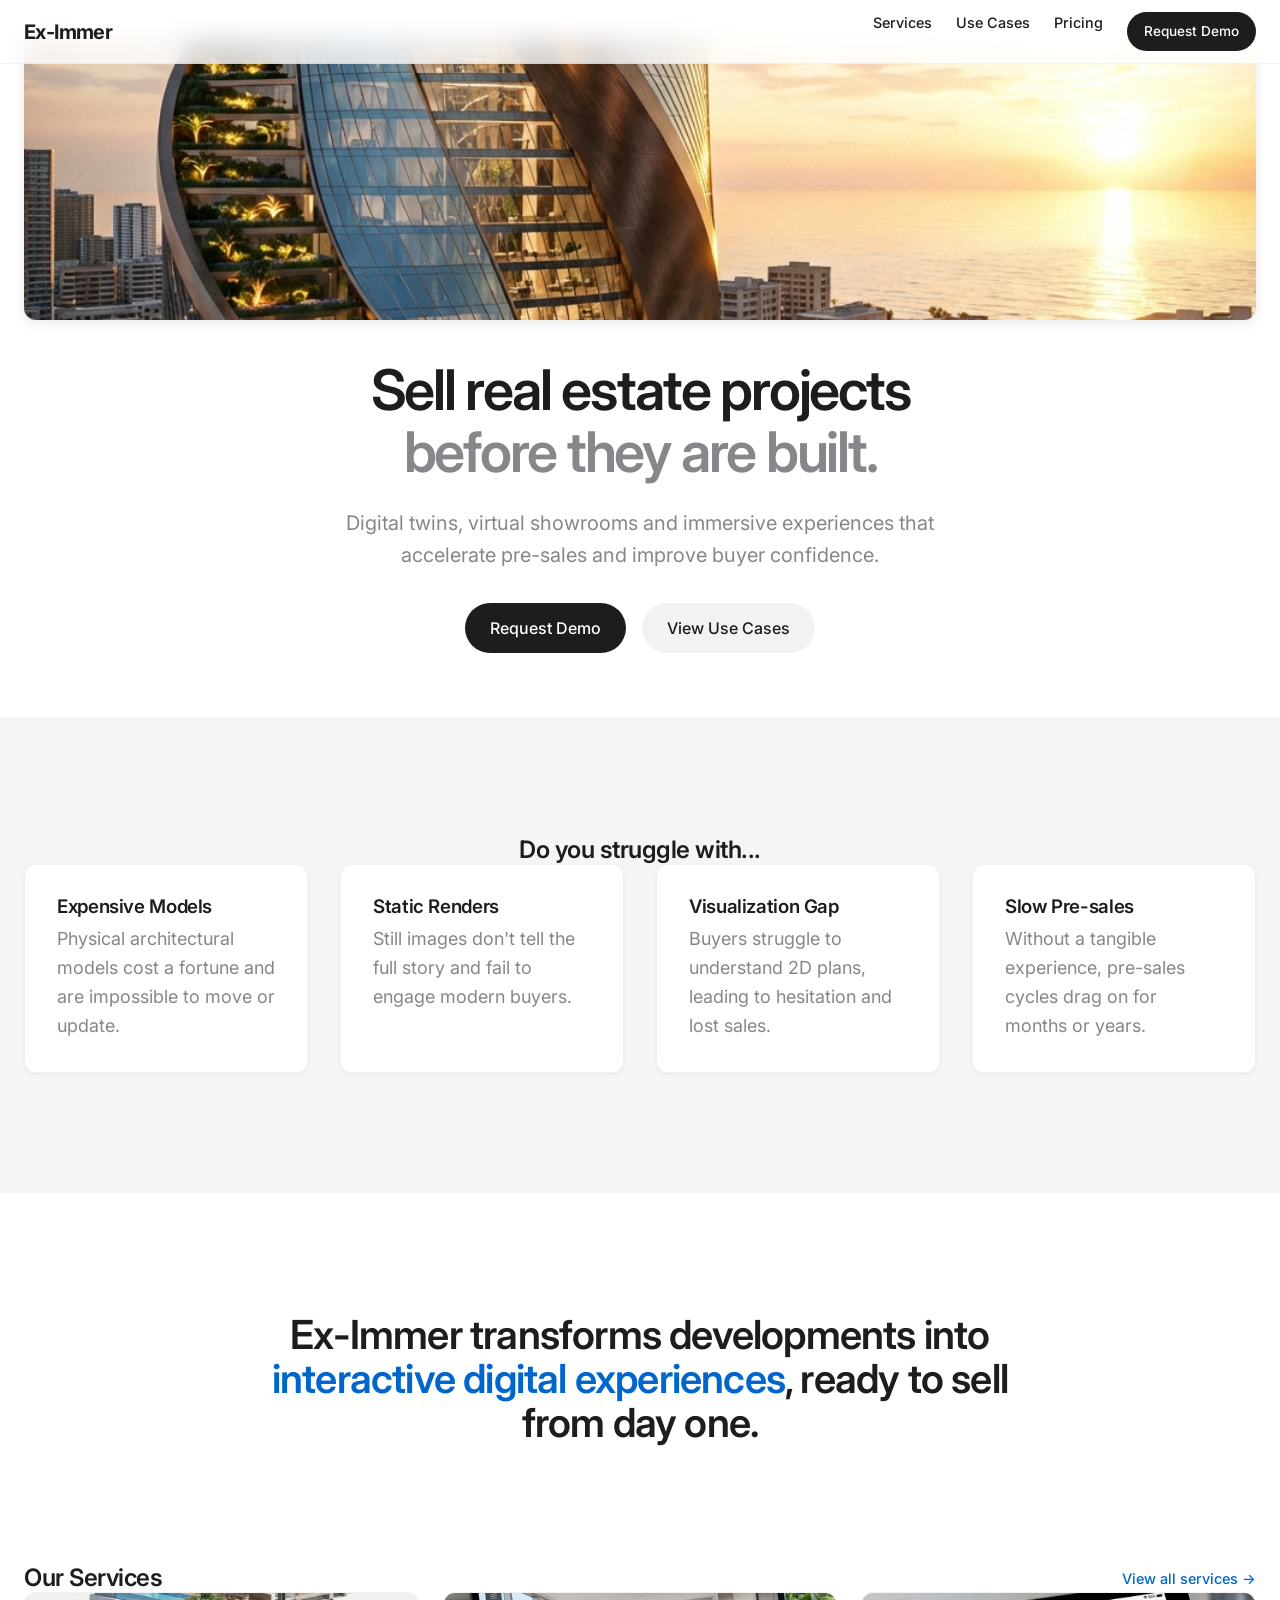
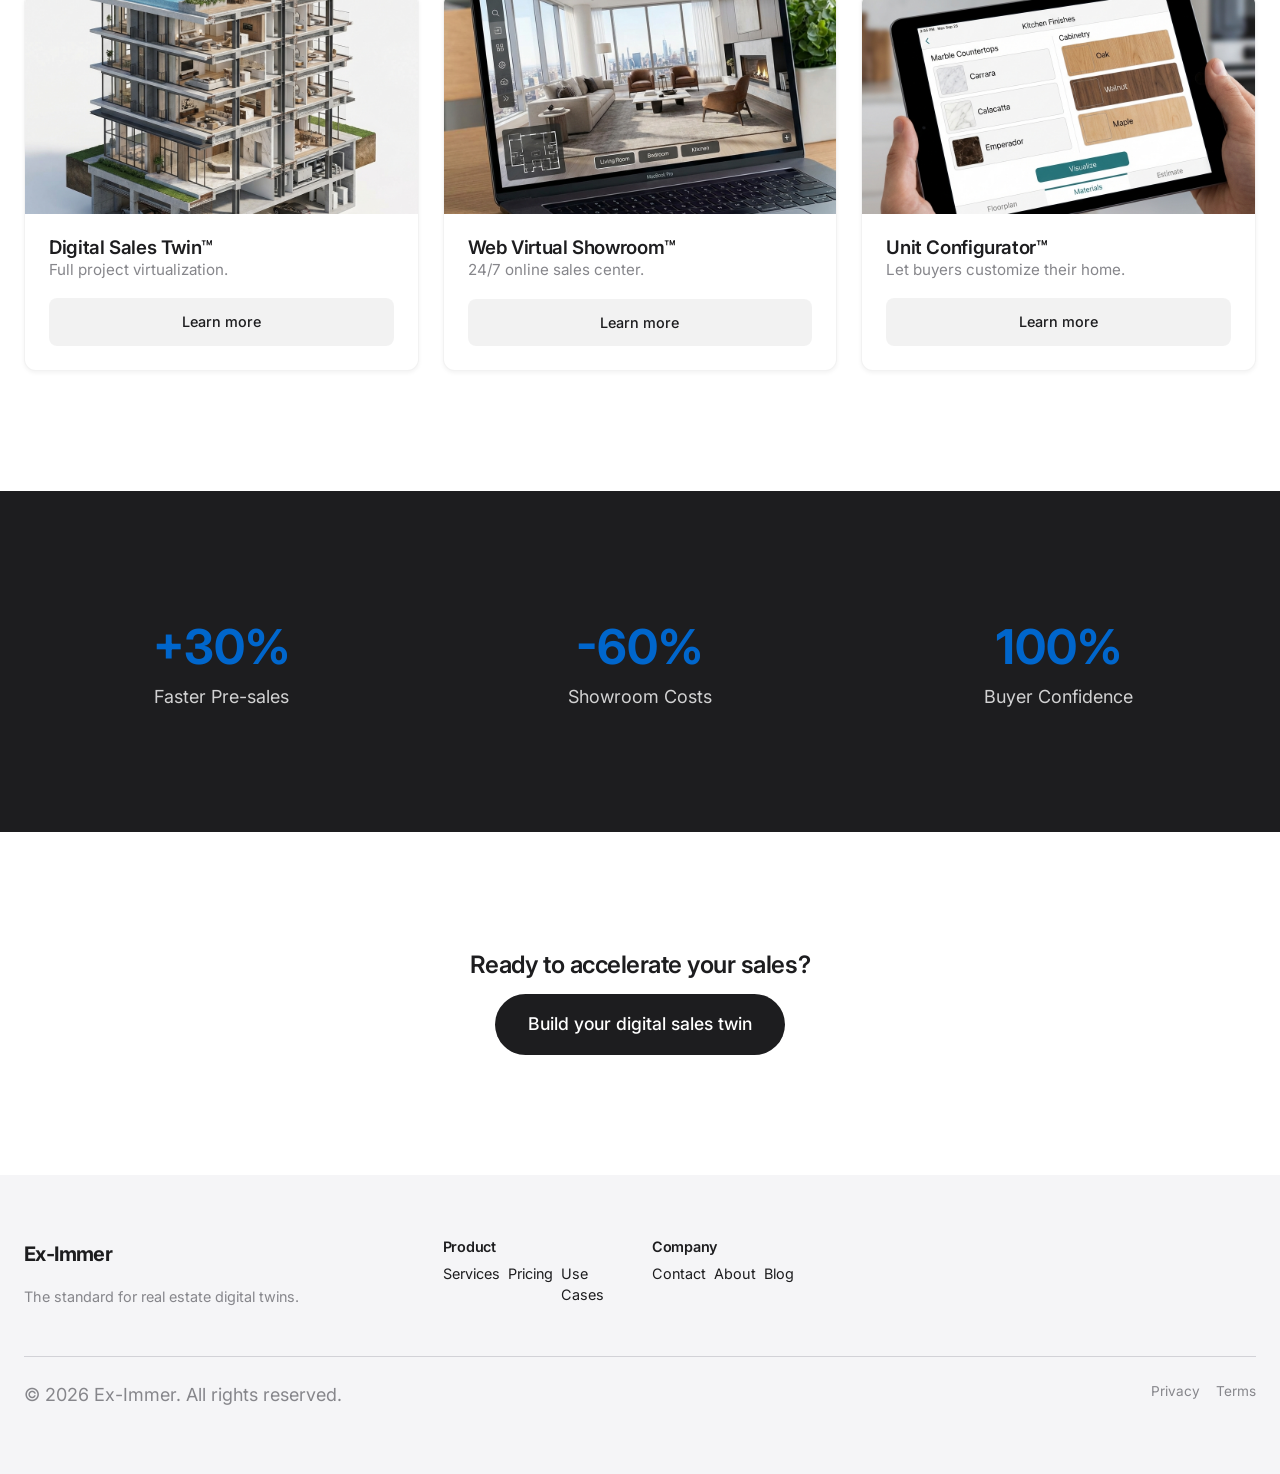
==== index.html @ 7ebf7c0e "first commit" ====
<!DOCTYPE html>
<html lang="en">

<head>
    <meta charset="UTF-8">
    <meta name="viewport" content="width=device-width, initial-scale=1.0">
    <title>Ex-Immer | Sell before it’s built</title>
    <meta name="description"
        content="Digital twins, virtual showrooms and immersive experiences that accelerate pre-sales and improve buyer confidence.">

    <!-- Fonts -->
    <link rel="preconnect" href="https://fonts.googleapis.com">
    <link rel="preconnect" href="https://fonts.gstatic.com" crossorigin>
    <link href="https://fonts.googleapis.com/css2?family=Inter:wght@400;500;600;700&display=swap" rel="stylesheet">

    <!-- Styles -->
    <link rel="stylesheet" href="css/style.css">
</head>

<body>

    <!-- Navbar -->
    <nav class="navbar">
        <div class="container">
            <a href="/" class="nav-logo">Ex-Immer</a>
            <div class="nav-links hidden-mobile">
                <a href="services.html" class="nav-link">Services</a>
                <a href="use-cases.html" class="nav-link">Use Cases</a>
                <a href="pricing.html" class="nav-link">Pricing</a>
                <a href="demo.html" class="btn btn-primary" style="padding: 8px 16px; font-size: 0.85rem;">Request
                    Demo</a>
            </div>
            <!-- Mobile Menu Toggle (To be implemented in JS) -->
        </div>
    </nav>

    <!-- Main Content -->
    <main>

        <!-- Hero Section -->
        <section class="section hero" style="padding-top: 40px; padding-bottom: 64px;">
            <div class="container text-center">
                <!-- Hero Visual (Moved Top) -->
                <img src="images/hero.png" alt="Futuristic Real Estate Project" class="fade-in"
                    style="width: 100%; height: 280px; object-fit: cover; border-radius: var(--radius-md); box-shadow: var(--shadow-md); margin-bottom: 40px;">

                <h1
                    style="font-size: 3.5rem; letter-spacing: -0.04em; max-width: 800px; margin: 0 auto; margin-bottom: 24px;">
                    Sell real estate projects <br> <span style="color: var(--color-text-secondary);">before they are
                        built.</span>
                </h1>
                <p style="font-size: 1.25rem; max-width: 600px; margin: 0 auto; margin-bottom: 32px;">
                    Digital twins, virtual showrooms and immersive experiences that accelerate pre-sales and improve
                    buyer confidence.
                </p>
                <div class="flex justify-center gap-md">
                    <a href="demo.html" class="btn btn-primary">Request Demo</a>
                    <a href="use-cases.html" class="btn btn-secondary">View Use Cases</a>
                </div>
            </div>
        </section>

        <!-- Problem Section -->
        <section class="section" style="background-color: var(--color-bg-alt);">
            <div class="container">
                <h2 class="text-center mb-lg">Do you struggle with...</h2>
                <div class="grid grid-12"
                    style="grid-template-columns: repeat(auto-fit, minmax(250px, 1fr)); gap: 32px;">
                    <div class="card">
                        <h3 class="mb-sm">Expensive Models</h3>
                        <p>Physical architectural models cost a fortune and are impossible to move or update.</p>
                    </div>
                    <div class="card">
                        <h3 class="mb-sm">Static Renders</h3>
                        <p>Still images don't tell the full story and fail to engage modern buyers.</p>
                    </div>
                    <div class="card">
                        <h3 class="mb-sm">Visualization Gap</h3>
                        <p>Buyers struggle to understand 2D plans, leading to hesitation and lost sales.</p>
                    </div>
                    <div class="card">
                        <h3 class="mb-sm">Slow Pre-sales</h3>
                        <p>Without a tangible experience, pre-sales cycles drag on for months or years.</p>
                    </div>
                </div>
            </div>
        </section>

        <!-- Solution Section -->
        <section class="section text-center">
            <div class="container">
                <h2 style="font-size: 2.5rem; max-width: 800px; margin: 0 auto;">
                    Ex-Immer transforms developments into <span style="color: var(--color-accent);">interactive digital
                        experiences</span>, ready to sell from
                    day one.
                </h2>
            </div>
        </section>

        <!-- Services Section -->
        <section class="section" style="padding-top: 0;">
            <div class="container">
                <div class="section-header flex justify-between items-center mb-lg">
                    <h2>Our Services</h2>
                    <a href="services.html" class="nav-link" style="color: var(--color-accent);">View all services →</a>
                </div>
                <div class="grid" style="grid-template-columns: repeat(auto-fit, minmax(300px, 1fr)); gap: 24px;">
                    <!-- Service 1 -->
                    <div class="card" style="padding: 0; overflow: hidden;">
                        <img src="images/digital-twin.png" alt="Digital Sales Twin"
                            style="width: 100%; aspect-ratio: 16/9; object-fit: cover;">
                        <div style="padding: 24px;">
                            <h3 class="mb-xs">Digital Sales Twin™</h3>
                            <p class="mb-md" style="font-size: 0.95rem;">Full project virtualization.</p>
                            <a href="services/digital-sales-twin.html" class="btn btn-secondary"
                                style="width: 100%; border-radius: 8px; font-size: 0.9rem;">Learn more</a>
                        </div>
                    </div>
                    <!-- Service 2 -->
                    <div class="card" style="padding: 0; overflow: hidden;">
                        <img src="images/virtual-showroom.png" alt="Web Virtual Showroom"
                            style="width: 100%; aspect-ratio: 16/9; object-fit: cover;">
                        <div style="padding: 24px;">
                            <h3 class="mb-xs">Web Virtual Showroom™</h3>
                            <p class="mb-md" style="font-size: 0.95rem;">24/7 online sales center.</p>
                            <a href="services/web-virtual-showroom.html" class="btn btn-secondary"
                                style="width: 100%; border-radius: 8px; font-size: 0.9rem;">Learn more</a>
                        </div>
                    </div>
                    <!-- Service 3 -->
                    <div class="card" style="padding: 0; overflow: hidden;">
                        <img src="images/unit-configurator.png" alt="Unit Configurator"
                            style="width: 100%; aspect-ratio: 16/9; object-fit: cover;">
                        <div style="padding: 24px;">
                            <h3 class="mb-xs">Unit Configurator™</h3>
                            <p class="mb-md" style="font-size: 0.95rem;">Let buyers customize their home.</p>
                            <a href="services/unit-configurator.html" class="btn btn-secondary"
                                style="width: 100%; border-radius: 8px; font-size: 0.9rem;">Learn more</a>
                        </div>
                    </div>
                </div>
            </div>
        </section>

        <!-- Business Impact / KPIs -->
        <section class="section" style="background-color: var(--color-text-main); color: white;">
            <div class="container">
                <div class="grid" style="grid-template-columns: repeat(3, 1fr); text-align: center;">
                    <div>
                        <div style="font-size: 3rem; font-weight: 700; color: var(--color-accent);">+30%</div>
                        <p style="color: rgba(255,255,255,0.8);">Faster Pre-sales</p>
                    </div>
                    <div>
                        <div style="font-size: 3rem; font-weight: 700; color: var(--color-accent);">-60%</div>
                        <p style="color: rgba(255,255,255,0.8);">Showroom Costs</p>
                    </div>
                    <div>
                        <div style="font-size: 3rem; font-weight: 700; color: var(--color-accent);">100%</div>
                        <p style="color: rgba(255,255,255,0.8);">Buyer Confidence</p>
                    </div>
                </div>
            </div>
        </section>

        <!-- Final CTA -->
        <section class="section text-center">
            <div class="container">
                <h2 class="mb-md">Ready to accelerate your sales?</h2>
                <a href="demo.html" class="btn btn-primary" style="padding: 16px 32px; font-size: 1.1rem;">Build your
                    digital sales twin</a>
            </div>
        </section>

    </main>

    <!-- Footer -->
    <footer class="footer">
        <div class="container">
            <div class="grid grid-12 footer-top">
                <div style="grid-column: span 4;">
                    <div class="nav-logo mb-md">Ex-Immer</div>
                    <p style="font-size: 0.9rem;">The standard for real estate digital twins.</p>
                </div>
                <div style="grid-column: span 2;">
                    <h4 class="mb-sm">Product</h4>
                    <ul style="display: flex; flexDirection: column; gap: 8px;">
                        <li><a href="services.html">Services</a></li>
                        <li><a href="pricing.html">Pricing</a></li>
                        <li><a href="use-cases.html">Use Cases</a></li>
                    </ul>
                </div>
                <div style="grid-column: span 2;">
                    <h4 class="mb-sm">Company</h4>
                    <ul style="display: flex; flexDirection: column; gap: 8px;">
                        <li><a href="contact.html">Contact</a></li>
                        <li><a href="#">About</a></li>
                        <li><a href="#">Blog</a></li>
                    </ul>
                </div>
                <div style="grid-column: span 4;">
                    <!-- Placeholder for Newsletter or Social -->
                </div>
            </div>
            <div class="flex justify-between" style="color: var(--color-text-secondary); font-size: 0.85rem;">
                <p>&copy; 2026 Ex-Immer. All rights reserved.</p>
                <div class="flex gap-md">
                    <a href="#">Privacy</a>
                    <a href="#">Terms</a>
                </div>
            </div>
        </div>
    </footer>

    <script src="js/main.js"></script>
</body>

</html>
---- css/style.css ----
/* ==========================================================================
   Ex-Immer Real Estate - Design System
   ========================================================================== */

:root {
  /* --- Colors --- */
  --color-bg-body: #FFFFFF;
  --color-bg-alt: #F5F5F7;
  --color-text-main: #1D1D1F;
  --color-text-secondary: #86868B;
  --color-accent: #0066CC;
  --color-accent-hover: #004499;
  --color-border: #D2D2D7;
  --color-white: #FFFFFF;
  --color-black: #000000;

  /* --- Typography --- */
  --font-main: 'Inter', -apple-system, BlinkMacSystemFont, "Segoe UI", Roboto, Oxygen, Ubuntu, Cantarell, "Open Sans", "Helvetica Neue", sans-serif;
  --font-heading: 'Inter', sans-serif;
  /* Setup for potential different heading font */

  /* --- Spacing --- */
  --spacing-xs: 4px;
  --spacing-sm: 8px;
  --spacing-md: 16px;
  --spacing-lg: 24px;
  --spacing-xl: 32px;
  --spacing-2xl: 48px;
  --spacing-3xl: 64px;
  --spacing-4xl: 96px;
  --spacing-section: 120px;

  /* --- Layout --- */
  --container-width: 1280px;
  --container-padding: 24px;
  --header-height: 64px;

  /* --- Shadows & Radius --- */
  --radius-sm: 4px;
  --radius-md: 12px;
  --radius-lg: 24px;
  --shadow-sm: 0 2px 4px rgba(0, 0, 0, 0.05);
  --shadow-md: 0 4px 12px rgba(0, 0, 0, 0.08);
  --shadow-lg: 0 12px 24px rgba(0, 0, 0, 0.12);
}

/* ==========================================================================
   Reset & Base
   ========================================================================== */
* {
  box-sizing: border-box;
  margin: 0;
  padding: 0;
}

html {
  font-size: 16px;
  scroll-behavior: smooth;
}

body {
  font-family: var(--font-main);
  background-color: var(--color-bg-body);
  color: var(--color-text-main);
  line-height: 1.5;
  -webkit-font-smoothing: antialiased;
  -moz-osx-font-smoothing: grayscale;
}

img,
video {
  max-width: 100%;
  height: auto;
  display: block;
}

a {
  text-decoration: none;
  color: inherit;
  transition: color 0.2s ease;
}

ul {
  list-style: none;
}

h1,
h2,
h3,
h4,
h5,
h6 {
  font-family: var(--font-heading);
  font-weight: 600;
  line-height: 1.1;
  letter-spacing: -0.02em;
  color: var(--color-text-main);
}

p {
  color: var(--color-text-secondary);
  font-size: 1.125rem;
  line-height: 1.6;
}

/* ==========================================================================
   Layout Utilities
   ========================================================================== */
.container {
  max-width: var(--container-width);
  margin: 0 auto;
  padding: 0 var(--container-padding);
  width: 100%;
}

.section {
  padding: var(--spacing-section) 0;
}

.grid {
  display: grid;
  gap: var(--spacing-lg);
}

.grid-12 {
  grid-template-columns: repeat(12, 1fr);
}

.flex {
  display: flex;
}

.flex-col {
  flex-direction: column;
}

.items-center {
  align-items: center;
}

.justify-between {
  justify-content: space-between;
}

.justify-center {
  justify-content: center;
}

.gap-sm {
  gap: var(--spacing-sm);
}

.gap-md {
  gap: var(--spacing-md);
}

.gap-lg {
  gap: var(--spacing-lg);
}

/* ==========================================================================
   Components
   ========================================================================== */

/* Button */
.btn {
  display: inline-flex;
  align-items: center;
  justify-content: center;
  padding: 12px 24px;
  font-size: 1rem;
  font-weight: 500;
  border-radius: 999px;
  /* Pill shape */
  transition: all 0.2s ease;
  cursor: pointer;
  border: 1px solid transparent;
}

.btn-primary {
  background-color: var(--color-text-main);
  color: var(--color-white) !important;
}

.btn-primary:hover {
  background-color: #000;
  transform: translateY(-1px);
}

.service-item img {
  width: 100%;
  height: 200px;
  object-fit: cover;
  border-radius: var(--radius-sm);
  margin-bottom: var(--spacing-md);
  transition: transform 0.3s ease;
}

.service-item:hover img {
  transform: scale(1.02);
}

/* Carousel Styles */
.carousel-container {
  position: relative;
  width: 100%;
  height: 100%;
  display: flex;
  align-items: center;
  justify-content: center;
  background: #000;
}

.carousel-slide {
  display: none;
  width: 100%;
  height: 100%;
}

.carousel-slide.active {
  display: block;
}

.carousel-btn {
  position: absolute;
  top: 50%;
  transform: translateY(-50%);
  background: rgba(255, 255, 255, 0.2);
  color: white;
  border: none;
  width: 50px;
  height: 50px;
  border-radius: 50%;
  cursor: pointer;
  display: flex;
  align-items: center;
  justify-content: center;
  font-size: 24px;
  transition: background 0.2s ease;
  z-index: 5;
}

.carousel-btn:hover {
  background: rgba(255, 255, 255, 0.4);
}

.prev-btn {
  left: 20px;
}

.next-btn {
  right: 20px;
}

.carousel-indicators {
  position: absolute;
  bottom: 20px;
  left: 50%;
  transform: translateX(-50%);
  display: flex;
  gap: 8px;
  z-index: 5;
}

.indicator {
  width: 10px;
  height: 10px;
  border-radius: 50%;
  background: rgba(255, 255, 255, 0.4);
  cursor: pointer;
}

.indicator.active {
  background: white;
}

.btn-secondary {
  background-color: rgba(0, 0, 0, 0.05);
  color: var(--color-text-main);
}

.btn-secondary:hover {
  background-color: rgba(0, 0, 0, 0.1);
}

.btn-accent {
  background-color: var(--color-accent);
  color: var(--color-white);
}

.btn-accent:hover {
  background-color: var(--color-accent-hover);
}

/* Navbar */
.navbar {
  position: fixed;
  top: 0;
  left: 0;
  width: 100%;
  height: var(--header-height);
  background-color: rgba(255, 255, 255, 0.8);
  backdrop-filter: blur(12px);
  z-index: 1000;
  border-bottom: 1px solid rgba(0, 0, 0, 0.05);
}

.navbar .container {
  height: 100%;
  display: flex;
  align-items: center;
  justify-content: space-between;
}

.nav-logo {
  font-weight: 700;
  font-size: 1.25rem;
  letter-spacing: -0.03em;
}

.nav-links {
  display: flex;
  gap: var(--spacing-lg);
}

.nav-link {
  font-size: 0.9rem;
  font-weight: 500;
  color: var(--color-text-main);
}

.nav-link:hover {
  color: var(--color-accent);
}

/* Footer */
.footer {
  background-color: var(--color-bg-alt);
  padding: var(--spacing-3xl) 0;
  font-size: 0.9rem;
}

.footer-top {
  padding-bottom: var(--spacing-2xl);
  border-bottom: 1px solid var(--color-border);
  margin-bottom: var(--spacing-lg);
}

/* Cards */
.card {
  background: var(--color-white);
  border-radius: var(--radius-md);
  padding: var(--spacing-xl);
  border: 1px solid rgba(0, 0, 0, 0.05);
  box-shadow: var(--shadow-sm);
  transition: transform 0.2s ease, box-shadow 0.2s ease;
}

.card:hover {
  transform: translateY(-2px);
  box-shadow: var(--shadow-md);
}

.service-overview-card {
  display: flex;
  flex-direction: column;
  height: 100%;
}

.service-overview-card .btn {
  margin-top: auto;
}

/* Utilities */
.text-center {
  text-align: center;
}

.hidden {
  display: none;
}

.mt-sm {
  margin-top: var(--spacing-sm);
}

.mt-md {
  margin-top: var(--spacing-md);
}

.mt-lg {
  margin-top: var(--spacing-lg);
}

.mb-sm {
  margin-bottom: var(--spacing-sm);
}

.mb-md {
  margin-bottom: var(--spacing-md);
}

/* Animations */
.fade-in {
  opacity: 0;
  transform: translateY(20px);
  transition: opacity 0.6s ease-out, transform 0.6s ease-out;
}

.fade-in.visible {
  opacity: 1;
  transform: translateY(0);
}

/* ==========================================================================
   Modals
   ========================================================================== */
.modal {
  display: none;
  position: fixed;
  z-index: 1001;
  /* Above navbar */
  left: 0;
  top: 0;
  width: 100%;
  height: 100%;
  overflow: auto;
  background-color: rgba(0, 0, 0, 0.8);
  backdrop-filter: blur(5px);
  align-items: center;
  justify-content: center;
}

.modal-content {
  background-color: var(--color-bg-body);
  margin: auto;
  padding: 0;
  border-radius: var(--radius-lg);
  width: 90%;
  max-width: 900px;
  position: relative;
  box-shadow: var(--shadow-lg);
  animation: modalSlideIn 0.3s ease-out;
  overflow: hidden;
  display: flex;
  flex-direction: column;
  max-height: 90vh;
}

@keyframes modalSlideIn {
  from {
    transform: translateY(50px);
    opacity: 0;
  }

  to {
    transform: translateY(0);
    opacity: 1;
  }
}

.close-modal {
  color: var(--color-text-main);
  position: absolute;
  right: 20px;
  top: 20px;
  z-index: 10;
  cursor: pointer;
  background: rgba(255, 255, 255, 0.8);
  border-radius: 50%;
  width: 40px;
  height: 40px;
  display: flex;
  align-items: center;
  justify-content: center;
  font-size: 24px;
  line-height: 1;
  box-shadow: 0 2px 10px rgba(0, 0, 0, 0.1);
  transition: transform 0.2s ease, background-color 0.2s ease;
}

.close-modal:hover {
  transform: scale(1.1);
  background: #fff;
}

.modal-body {
  padding: var(--spacing-xl);
  overflow-y: auto;
}

.modal-media-container {
  width: 100%;
  background-color: #000;
  display: flex;
  align-items: center;
  justify-content: center;
  height: 500px;
  position: relative;
}

.modal-media-container img,
.modal-media-container video {
  width: 100%;
  height: 100%;
  object-fit: contain;
}

/* Carousel Styles */
.carousel-container {
  position: relative;
  width: 100%;
  height: 100%;
  display: flex;
  align-items: center;
  justify-content: center;
}

.carousel-slide {
  display: none;
  width: 100%;
  height: 100%;
}

.carousel-slide.active {
  display: block;
}

.carousel-btn {
  position: absolute;
  top: 50%;
  transform: translateY(-50%);
  background: rgba(255, 255, 255, 0.2);
  color: white;
  border: none;
  width: 40px;
  height: 40px;
  border-radius: 50%;
  cursor: pointer;
  display: flex;
  align-items: center;
  justify-content: center;
  font-size: 20px;
  transition: background 0.2s ease;
  z-index: 5;
}

.carousel-btn:hover {
  background: rgba(255, 255, 255, 0.4);
}

.prev-btn {
  left: 20px;
}

.next-btn {
  right: 20px;
}

.carousel-indicators {
  position: absolute;
  bottom: 20px;
  left: 50%;
  transform: translateX(-50%);
  display: flex;
  gap: 8px;
  z-index: 5;
}

.indicator {
  width: 8px;
  height: 8px;
  border-radius: 50%;
  background: rgba(255, 255, 255, 0.4);
  cursor: pointer;
}

.indicator.active {
  background: white;
}
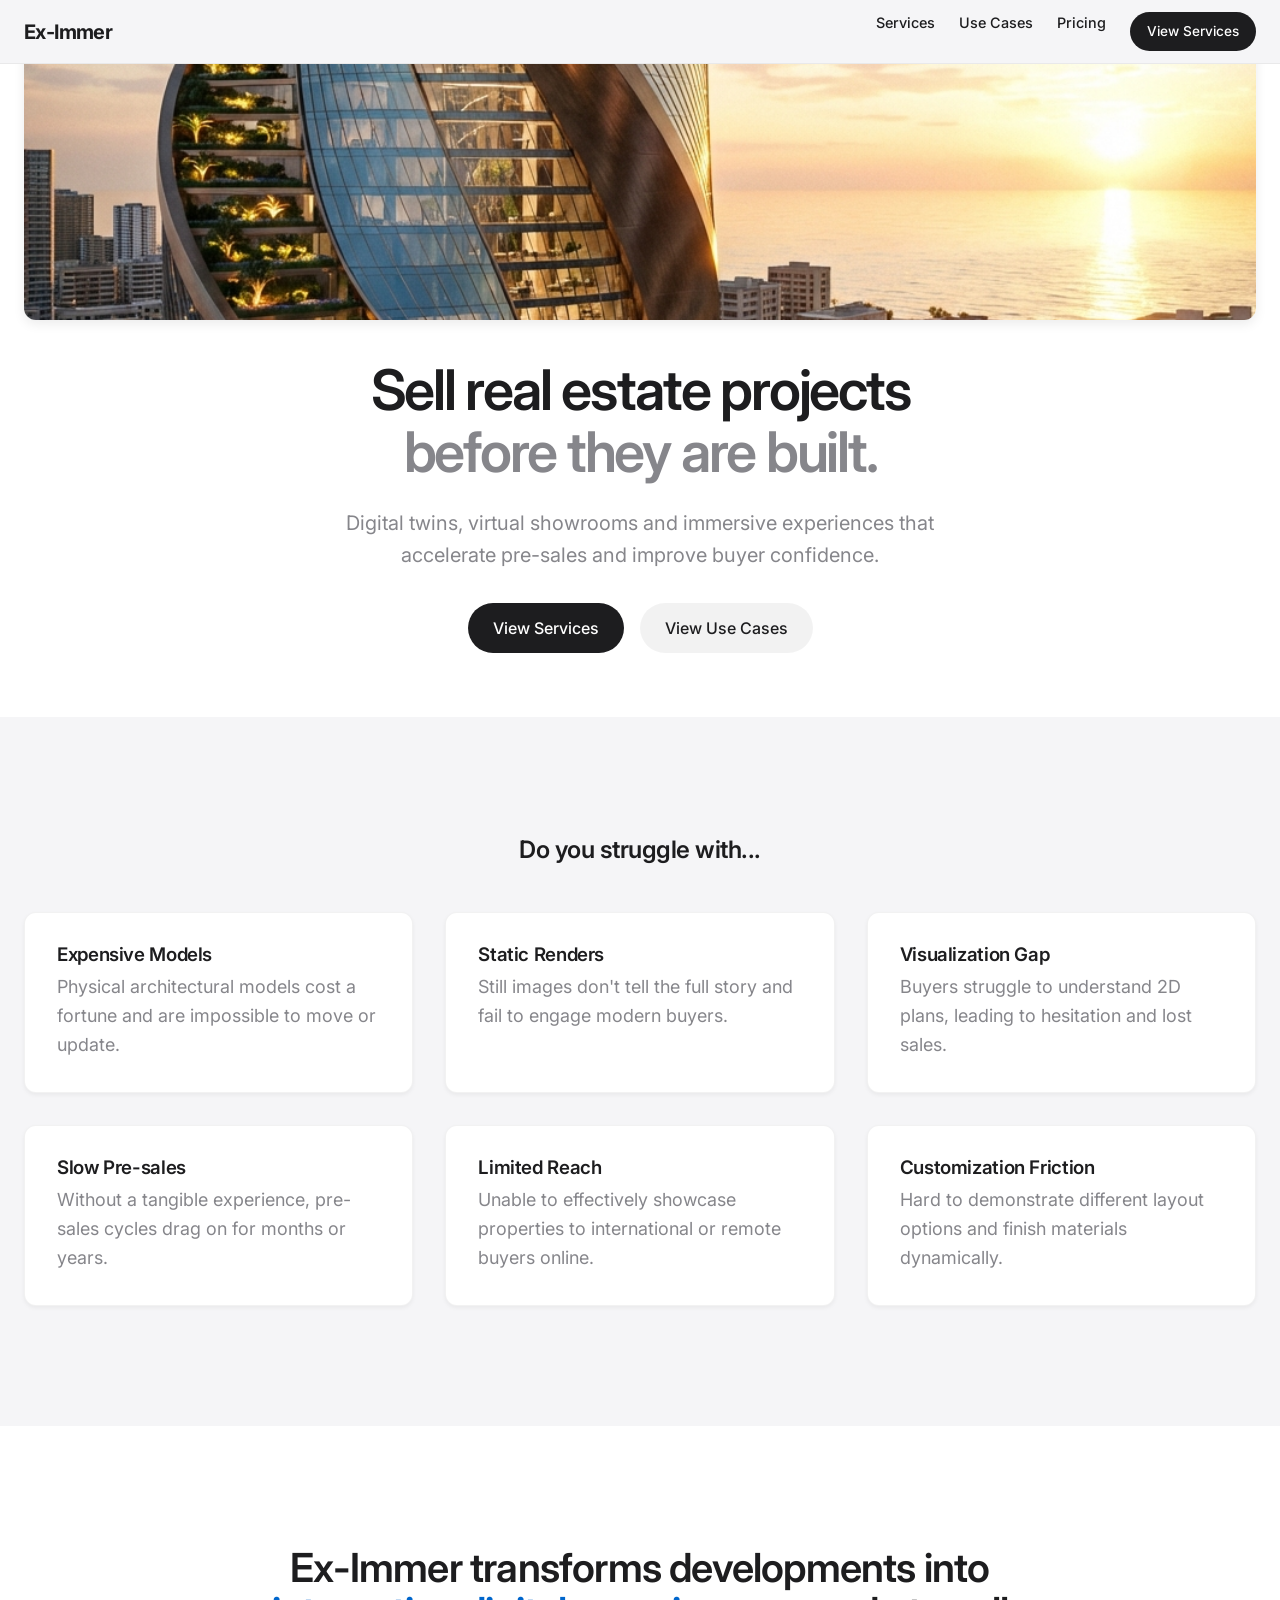
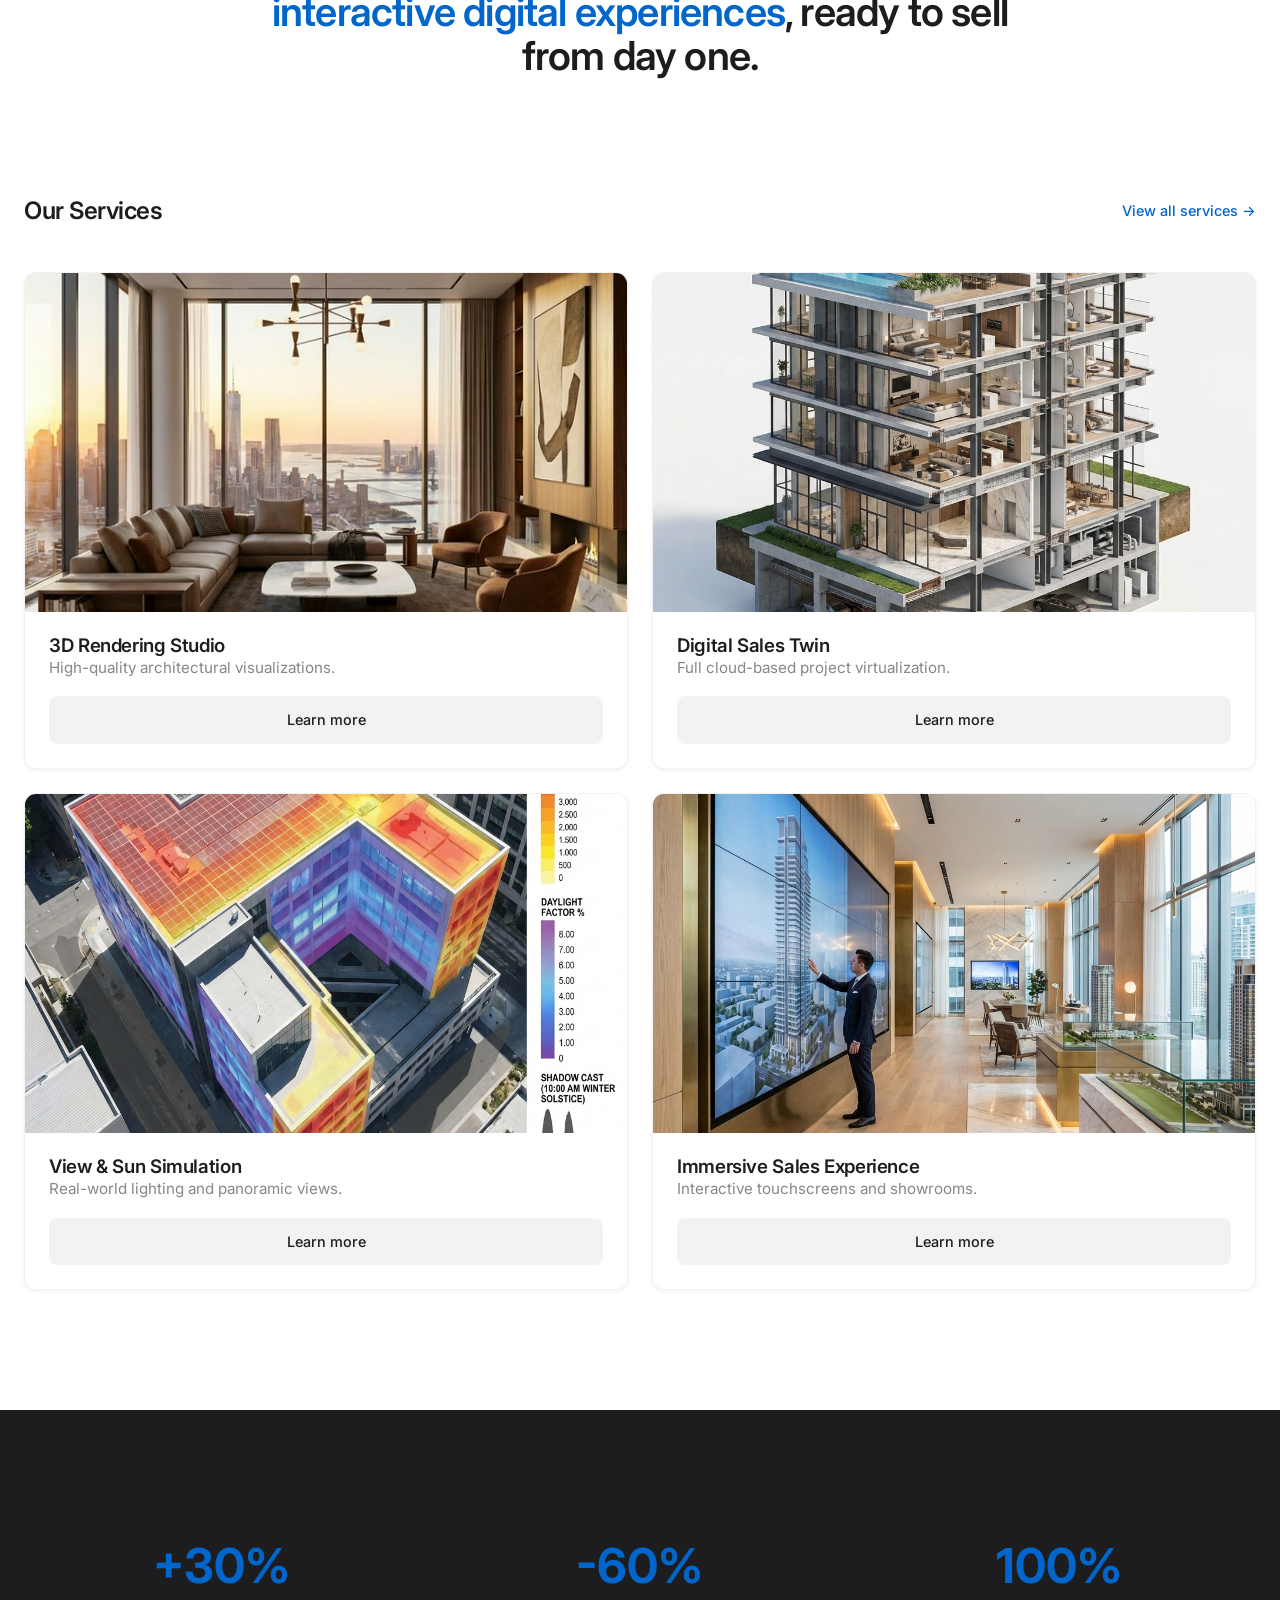
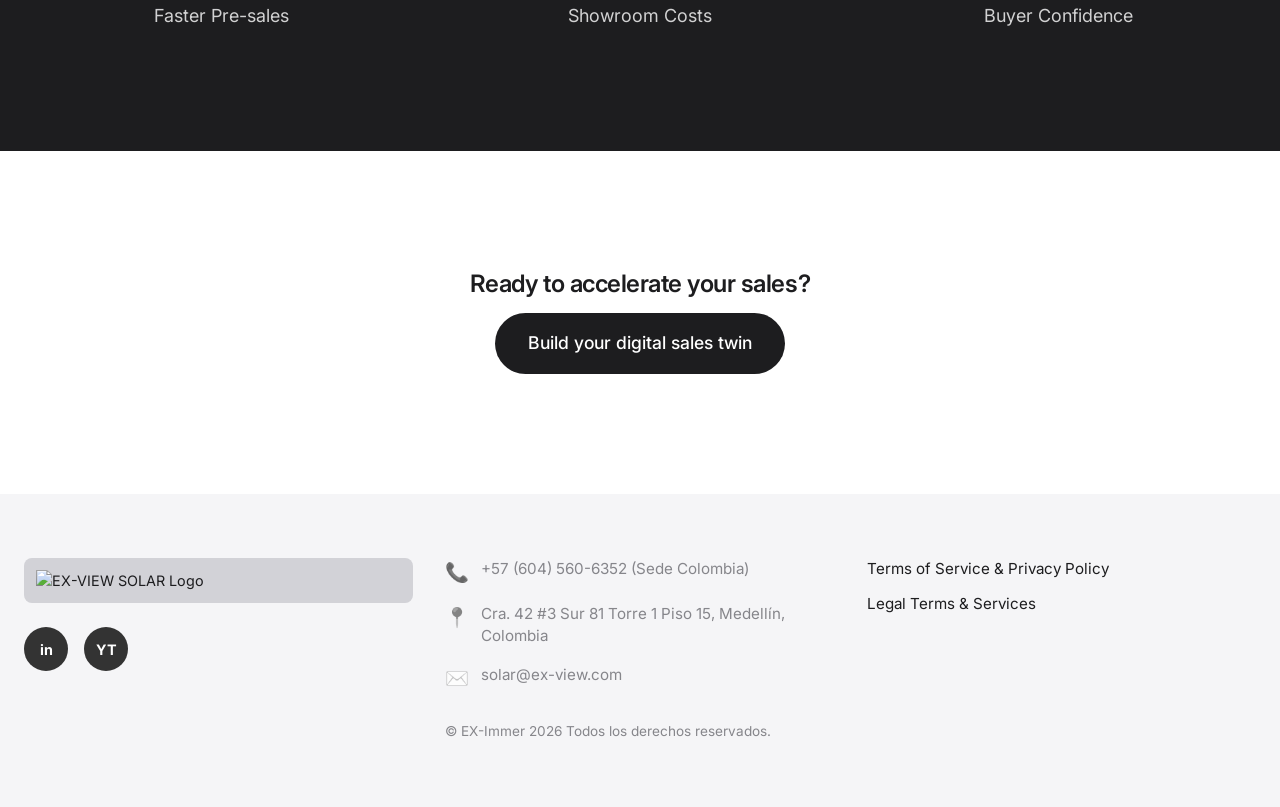
==== commit 9014e20e: "Se asjuta el footer, index y services" ====
--- a/index.html
+++ b/index.html
@@ -27,8 +27,8 @@
                 <a href="services.html" class="nav-link">Services</a>
                 <a href="use-cases.html" class="nav-link">Use Cases</a>
                 <a href="pricing.html" class="nav-link">Pricing</a>
-                <a href="demo.html" class="btn btn-primary" style="padding: 8px 16px; font-size: 0.85rem;">Request
-                    Demo</a>
+                <a href="services.html" class="btn btn-primary" style="padding: 8px 16px; font-size: 0.85rem;">View
+                    Services</a>
             </div>
             <!-- Mobile Menu Toggle (To be implemented in JS) -->
         </div>
@@ -54,7 +54,7 @@
                     buyer confidence.
                 </p>
                 <div class="flex justify-center gap-md">
-                    <a href="demo.html" class="btn btn-primary">Request Demo</a>
+                    <a href="#services-section" class="btn btn-primary">View Services</a>
                     <a href="use-cases.html" class="btn btn-secondary">View Use Cases</a>
                 </div>
             </div>
@@ -63,9 +63,8 @@
         <!-- Problem Section -->
         <section class="section" style="background-color: var(--color-bg-alt);">
             <div class="container">
-                <h2 class="text-center mb-lg">Do you struggle with...</h2>
-                <div class="grid grid-12"
-                    style="grid-template-columns: repeat(auto-fit, minmax(250px, 1fr)); gap: 32px;">
+                <h2 class="text-center" style="margin-bottom: 3rem;">Do you struggle with...</h2>
+                <div class="grid grid-12" style="grid-template-columns: repeat(3, 1fr); gap: 32px;">
                     <div class="card">
                         <h3 class="mb-sm">Expensive Models</h3>
                         <p>Physical architectural models cost a fortune and are impossible to move or update.</p>
@@ -81,6 +80,14 @@
                     <div class="card">
                         <h3 class="mb-sm">Slow Pre-sales</h3>
                         <p>Without a tangible experience, pre-sales cycles drag on for months or years.</p>
+                    </div>
+                    <div class="card">
+                        <h3 class="mb-sm">Limited Reach</h3>
+                        <p>Unable to effectively showcase properties to international or remote buyers online.</p>
+                    </div>
+                    <div class="card">
+                        <h3 class="mb-sm">Customization Friction</h3>
+                        <p>Hard to demonstrate different layout options and finish materials dynamically.</p>
                     </div>
                 </div>
             </div>
@@ -98,43 +105,54 @@
         </section>
 
         <!-- Services Section -->
-        <section class="section" style="padding-top: 0;">
-            <div class="container">
-                <div class="section-header flex justify-between items-center mb-lg">
+        <section id="services-section" class="section" style="padding-top: 0;">
+            <div class="container">
+                <div class="section-header flex justify-between items-center" style="margin-bottom: 3rem;">
                     <h2>Our Services</h2>
                     <a href="services.html" class="nav-link" style="color: var(--color-accent);">View all services →</a>
                 </div>
-                <div class="grid" style="grid-template-columns: repeat(auto-fit, minmax(300px, 1fr)); gap: 24px;">
-                    <!-- Service 1 -->
+                <div class="grid" style="grid-template-columns: repeat(2, 1fr); gap: 24px;">
+                    <!-- Service 1: 3D Rendering Studio -->
+                    <div class="card" style="padding: 0; overflow: hidden;">
+                        <img src="images/rendering.png" alt="3D Rendering Studio"
+                            style="width: 100%; aspect-ratio: 16/9; object-fit: cover;">
+                        <div style="padding: 24px;">
+                            <h3 class="mb-xs">3D Rendering Studio</h3>
+                            <p class="mb-md" style="font-size: 0.95rem;">High-quality architectural visualizations.</p>
+                            <a href="services/3d-rendering-studio.html" class="btn btn-secondary"
+                                style="width: 100%; border-radius: 8px; font-size: 0.9rem;">Learn more</a>
+                        </div>
+                    </div>
+                    <!-- Service 2: Digital Sales Twin -->
                     <div class="card" style="padding: 0; overflow: hidden;">
                         <img src="images/digital-twin.png" alt="Digital Sales Twin"
                             style="width: 100%; aspect-ratio: 16/9; object-fit: cover;">
                         <div style="padding: 24px;">
-                            <h3 class="mb-xs">Digital Sales Twin™</h3>
-                            <p class="mb-md" style="font-size: 0.95rem;">Full project virtualization.</p>
+                            <h3 class="mb-xs">Digital Sales Twin</h3>
+                            <p class="mb-md" style="font-size: 0.95rem;">Full cloud-based project virtualization.</p>
                             <a href="services/digital-sales-twin.html" class="btn btn-secondary"
                                 style="width: 100%; border-radius: 8px; font-size: 0.9rem;">Learn more</a>
                         </div>
                     </div>
-                    <!-- Service 2 -->
-                    <div class="card" style="padding: 0; overflow: hidden;">
-                        <img src="images/virtual-showroom.png" alt="Web Virtual Showroom"
-                            style="width: 100%; aspect-ratio: 16/9; object-fit: cover;">
-                        <div style="padding: 24px;">
-                            <h3 class="mb-xs">Web Virtual Showroom™</h3>
-                            <p class="mb-md" style="font-size: 0.95rem;">24/7 online sales center.</p>
-                            <a href="services/web-virtual-showroom.html" class="btn btn-secondary"
-                                style="width: 100%; border-radius: 8px; font-size: 0.9rem;">Learn more</a>
-                        </div>
-                    </div>
-                    <!-- Service 3 -->
-                    <div class="card" style="padding: 0; overflow: hidden;">
-                        <img src="images/unit-configurator.png" alt="Unit Configurator"
-                            style="width: 100%; aspect-ratio: 16/9; object-fit: cover;">
-                        <div style="padding: 24px;">
-                            <h3 class="mb-xs">Unit Configurator™</h3>
-                            <p class="mb-md" style="font-size: 0.95rem;">Let buyers customize their home.</p>
-                            <a href="services/unit-configurator.html" class="btn btn-secondary"
+                    <!-- Service 3: View & Sun Simulation -->
+                    <div class="card" style="padding: 0; overflow: hidden;">
+                        <img src="images/sun-simulation.png" alt="View & Sun Simulation"
+                            style="width: 100%; aspect-ratio: 16/9; object-fit: cover;">
+                        <div style="padding: 24px;">
+                            <h3 class="mb-xs">View & Sun Simulation</h3>
+                            <p class="mb-md" style="font-size: 0.95rem;">Real-world lighting and panoramic views.</p>
+                            <a href="services/view-sun-simulation.html" class="btn btn-secondary"
+                                style="width: 100%; border-radius: 8px; font-size: 0.9rem;">Learn more</a>
+                        </div>
+                    </div>
+                    <!-- Service 4: Immersive Sales Experience -->
+                    <div class="card" style="padding: 0; overflow: hidden;">
+                        <img src="images/immersive.png" alt="Immersive Sales Experience"
+                            style="width: 100%; aspect-ratio: 16/9; object-fit: cover;">
+                        <div style="padding: 24px;">
+                            <h3 class="mb-xs">Immersive Sales Experience</h3>
+                            <p class="mb-md" style="font-size: 0.95rem;">Interactive touchscreens and showrooms.</p>
+                            <a href="services/immersive-sales-experience.html" class="btn btn-secondary"
                                 style="width: 100%; border-radius: 8px; font-size: 0.9rem;">Learn more</a>
                         </div>
                     </div>
@@ -174,41 +192,57 @@
     </main>
 
     <!-- Footer -->
-    <footer class="footer">
+    <footer class="footer" style="background-color: var(--color-bg-alt); padding: 64px 0 32px;">
         <div class="container">
-            <div class="grid grid-12 footer-top">
-                <div style="grid-column: span 4;">
-                    <div class="nav-logo mb-md">Ex-Immer</div>
-                    <p style="font-size: 0.9rem;">The standard for real estate digital twins.</p>
-                </div>
-                <div style="grid-column: span 2;">
-                    <h4 class="mb-sm">Product</h4>
-                    <ul style="display: flex; flexDirection: column; gap: 8px;">
-                        <li><a href="services.html">Services</a></li>
-                        <li><a href="pricing.html">Pricing</a></li>
-                        <li><a href="use-cases.html">Use Cases</a></li>
+            <div class="grid grid-12" style="gap: 32px; padding-bottom: 32px;">
+                
+                <!-- Columna 1: Logo y Redes Sociales -->
+                <div style="grid-column: span 12; display: flex; flex-direction: column; gap: 24px;" class="footer-col-1">
+                    <img src="images/logo-placeholder.png" alt="EX-VIEW SOLAR Logo" style="max-height: 80px; width: auto; object-fit: contain; background-color: var(--color-border); padding: 12px; border-radius: 8px;">
+                    <div style="display: flex; gap: 16px;">
+                        <a href="#" target="_blank" style="display: flex; align-items: center; justify-content: center; width: 44px; height: 44px; background-color: #333333; color: white; border-radius: 50%; font-weight: bold; text-decoration: none; transition: opacity 0.2s;" onmouseover="this.style.opacity='0.8'" onmouseout="this.style.opacity='1'">in</a>
+                        <a href="#" target="_blank" style="display: flex; align-items: center; justify-content: center; width: 44px; height: 44px; background-color: #333333; color: white; border-radius: 50%; font-weight: bold; text-decoration: none; transition: opacity 0.2s;" onmouseover="this.style.opacity='0.8'" onmouseout="this.style.opacity='1'">YT</a>
+                    </div>
+                </div>
+
+                <!-- Columna 2: Contacto y Copyright -->
+                <div style="grid-column: span 12; display: flex; flex-direction: column; gap: 12px;" class="footer-col-2">
+                    <ul style="display: flex; flex-direction: column; gap: 16px; font-size: 0.95rem; color: var(--color-text-secondary); margin-bottom: 16px;">
+                        <li style="display: flex; align-items: start; gap: 12px;">
+                            <span style="filter: grayscale(100%); opacity: 0.8; font-size: 1.2rem;">📞</span> 
+                            +57 (604) 560-6352 (Sede Colombia)
+                        </li>
+                        <li style="display: flex; align-items: start; gap: 12px;">
+                            <span style="filter: grayscale(100%); opacity: 0.8; font-size: 1.2rem;">📍</span> 
+                            Cra. 42 #3 Sur 81 Torre 1 Piso 15, Medellín, Colombia
+                        </li>
+                        <li style="display: flex; align-items: start; gap: 12px;">
+                            <span style="filter: grayscale(100%); opacity: 0.8; font-size: 1.2rem;">✉️</span> 
+                            <a href="mailto:solar@ex-view.com" style="color: inherit; text-decoration: none;">solar@ex-view.com</a>
+                        </li>
                     </ul>
-                </div>
-                <div style="grid-column: span 2;">
-                    <h4 class="mb-sm">Company</h4>
-                    <ul style="display: flex; flexDirection: column; gap: 8px;">
-                        <li><a href="contact.html">Contact</a></li>
-                        <li><a href="#">About</a></li>
-                        <li><a href="#">Blog</a></li>
+                    <p style="font-size: 0.85rem; color: var(--color-text-secondary);">&copy; EX-Immer 2026 Todos los derechos reservados.</p>
+                </div>
+
+                <!-- Columna 3: Legal y Desarrollo -->
+                <div style="grid-column: span 12; display: flex; flex-direction: column; gap: 24px;" class="footer-col-3">
+                    <ul style="display: flex; flex-direction: column; gap: 12px; font-size: 0.95rem;">
+                        <li><a href="privacy-policy.html">Terms of Service & Privacy Policy</a></li>
+                        <li><a href="legal-terms.html">Legal Terms & Services</a></li>
                     </ul>
-                </div>
-                <div style="grid-column: span 4;">
-                    <!-- Placeholder for Newsletter or Social -->
-                </div>
-            </div>
-            <div class="flex justify-between" style="color: var(--color-text-secondary); font-size: 0.85rem;">
-                <p>&copy; 2026 Ex-Immer. All rights reserved.</p>
-                <div class="flex gap-md">
-                    <a href="#">Privacy</a>
-                    <a href="#">Terms</a>
-                </div>
+
+                </div>
+
             </div>
         </div>
+        
+        <style>
+            @media (min-width: 768px) {
+                .footer-col-1 { grid-column: span 4 !important; }
+                .footer-col-2 { grid-column: span 4 !important; }
+                .footer-col-3 { grid-column: span 4 !important; }
+            }
+        </style>
     </footer>
 
     <script src="js/main.js"></script>
--- a/css/style.css
+++ b/css/style.css
@@ -122,6 +122,18 @@
   gap: var(--spacing-lg);
 }
 
+.services-flex-container {
+  display: flex;
+  flex-wrap: wrap;
+  justify-content: center;
+  gap: 32px;
+}
+
+.services-flex-container .service-item {
+  width: 320px;
+  max-width: 100%;
+}
+
 .grid-12 {
   grid-template-columns: repeat(12, 1fr);
 }
@@ -299,7 +311,7 @@
   left: 0;
   width: 100%;
   height: var(--header-height);
-  background-color: rgba(255, 255, 255, 0.8);
+  background-color: var(--color-bg-alt);
   backdrop-filter: blur(12px);
   z-index: 1000;
   border-bottom: 1px solid rgba(0, 0, 0, 0.05);
@@ -398,6 +410,71 @@
 
 .mb-md {
   margin-bottom: var(--spacing-md);
+}
+
+.mb-xl {
+  margin-bottom: var(--spacing-xl);
+}
+
+.mb-2xl {
+  margin-bottom: var(--spacing-2xl);
+}
+
+/* Typography Utilities */
+.text-hero-desc {
+  font-size: 1.1rem;
+  line-height: 1.6;
+  color: var(--color-text-secondary);
+  max-width: 650px;
+}
+
+@media (min-width: 768px) {
+  .text-hero-desc {
+    font-size: 1.25rem;
+  }
+}
+
+/* Value Props Grid */
+.value-props-grid {
+  display: grid;
+  grid-template-columns: repeat(1, 1fr);
+  gap: var(--spacing-md);
+  margin-top: var(--spacing-lg);
+}
+
+@media (min-width: 768px) {
+  .value-props-grid {
+    grid-template-columns: repeat(3, 1fr);
+    gap: 16px;
+    /* Reduced gap so cards themselves can be wider */
+  }
+}
+
+.value-prop-card {
+  padding: 20px;
+  /* Slightly less padding to give text more inner width */
+  background: var(--color-white);
+  border-radius: var(--radius-md);
+  border: 1px solid rgba(0, 0, 0, 0.05);
+  box-shadow: var(--shadow-sm);
+  transition: transform 0.2s ease, box-shadow 0.2s ease;
+}
+
+.value-prop-card:hover {
+  transform: translateY(-4px);
+  box-shadow: var(--shadow-lg);
+}
+
+.value-prop-title {
+  font-size: 1.15rem;
+  margin-bottom: var(--spacing-sm);
+  color: var(--color-text-main);
+}
+
+.value-prop-desc {
+  font-size: 0.95rem;
+  line-height: 1.6;
+  color: var(--color-text-secondary);
 }
 
 /* Animations */
@@ -441,10 +518,19 @@
   position: relative;
   box-shadow: var(--shadow-lg);
   animation: modalSlideIn 0.3s ease-out;
-  overflow: hidden;
+  overflow-y: auto;
+  overflow-x: hidden;
   display: flex;
   flex-direction: column;
   max-height: 90vh;
+
+  /* ocultar scrollbar */
+  scrollbar-width: none;
+  -ms-overflow-style: none;
+}
+
+.modal-content::-webkit-scrollbar {
+  display: none;
 }
 
 @keyframes modalSlideIn {
@@ -460,33 +546,36 @@
 }
 
 .close-modal {
-  color: var(--color-text-main);
-  position: absolute;
-  right: 20px;
-  top: 20px;
-  z-index: 10;
+  color: var(--color-white);
+  position: sticky;
+  top: 0;
+  right: 0;
+  float: right;
+  z-index: 100;
   cursor: pointer;
-  background: rgba(255, 255, 255, 0.8);
-  border-radius: 50%;
-  width: 40px;
-  height: 40px;
-  display: flex;
-  align-items: center;
-  justify-content: center;
-  font-size: 24px;
+  background: transparent;
+  width: 48px;
+  height: 48px;
+  display: flex;
+  align-items: center;
+  justify-content: center;
+  font-size: 28px;
   line-height: 1;
-  box-shadow: 0 2px 10px rgba(0, 0, 0, 0.1);
-  transition: transform 0.2s ease, background-color 0.2s ease;
+  text-shadow: 0 2px 4px rgba(0, 0, 0, 0.5);
+  transition: transform 0.2s ease, opacity 0.2s ease;
+  margin-top: 0;
+  margin-right: 0;
+  margin-bottom: -48px;
+  /* Pulls content up under it */
 }
 
 .close-modal:hover {
   transform: scale(1.1);
-  background: #fff;
+  opacity: 0.8;
 }
 
 .modal-body {
   padding: var(--spacing-xl);
-  overflow-y: auto;
 }
 
 .modal-media-container {
